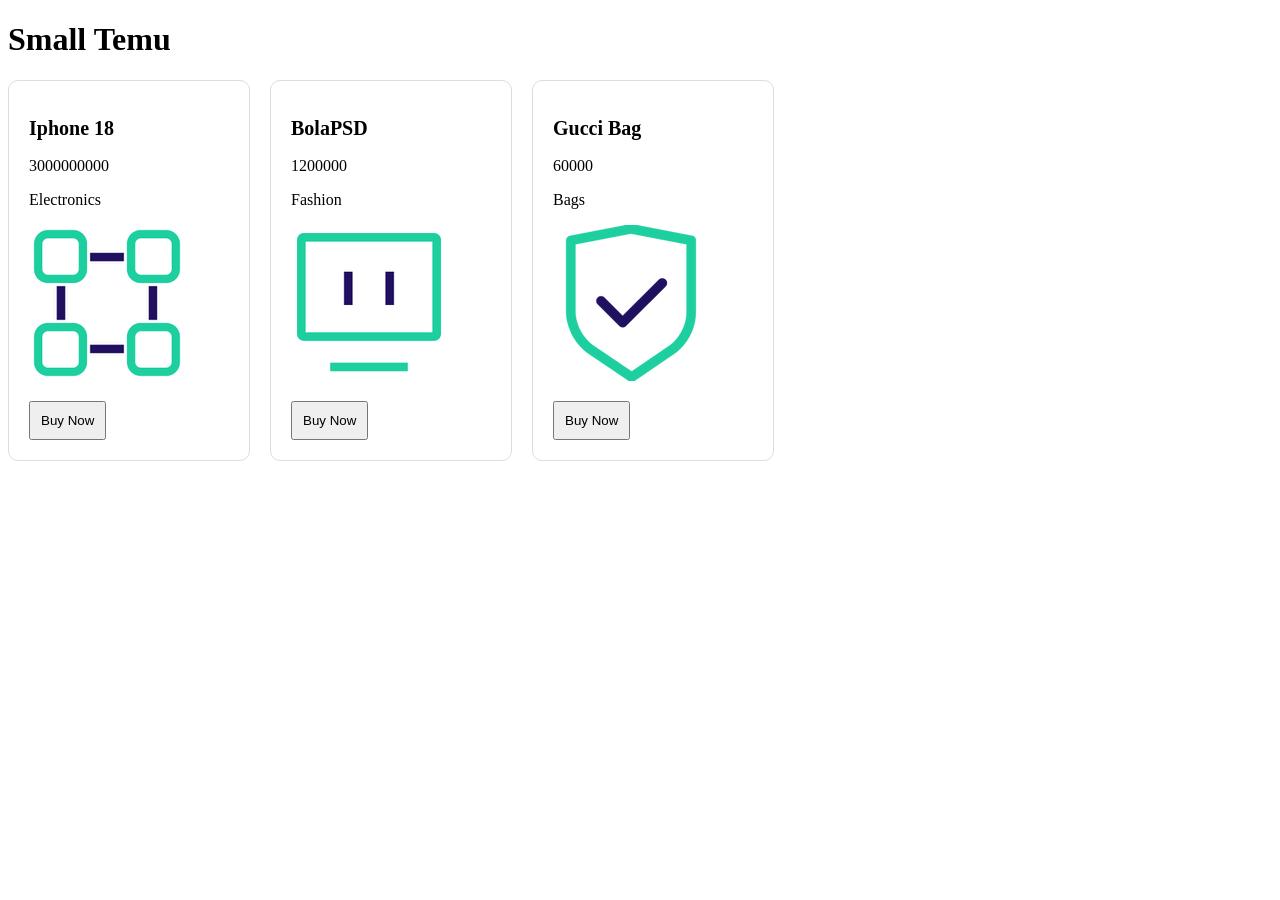
==== Septmeber/MINI JUMIA/index.html @ eef66190 "It's been a while since i pushed my work, my IT is over" ====
<!DOCTYPE html>
<html lang="en">
<head>
    <meta charset="UTF-8">
    <meta name="viewport" content="width=device-width, initial-scale=1.0">
    <title>Document</title>
    <link rel="stylesheet" href="style.css">
</head>
<body>
    
    <h1>Small Temu</h1>

    <div id="product">
    </div>
    
    
    <script src="app.js"></script>
</body>
</html>
---- Septmeber/MINI JUMIA/style.css ----
#product {
    display: flex;
    gap: 20px;
}

.product-card {
    width: 200px;
    padding: 20px;
    border: 1px solid #ddd;
    border-radius: 10px;
}

.product-card h2 {
    font-size: 20px;
}

.product-card button {
    padding: 10px;
    cursor: pointer;
}
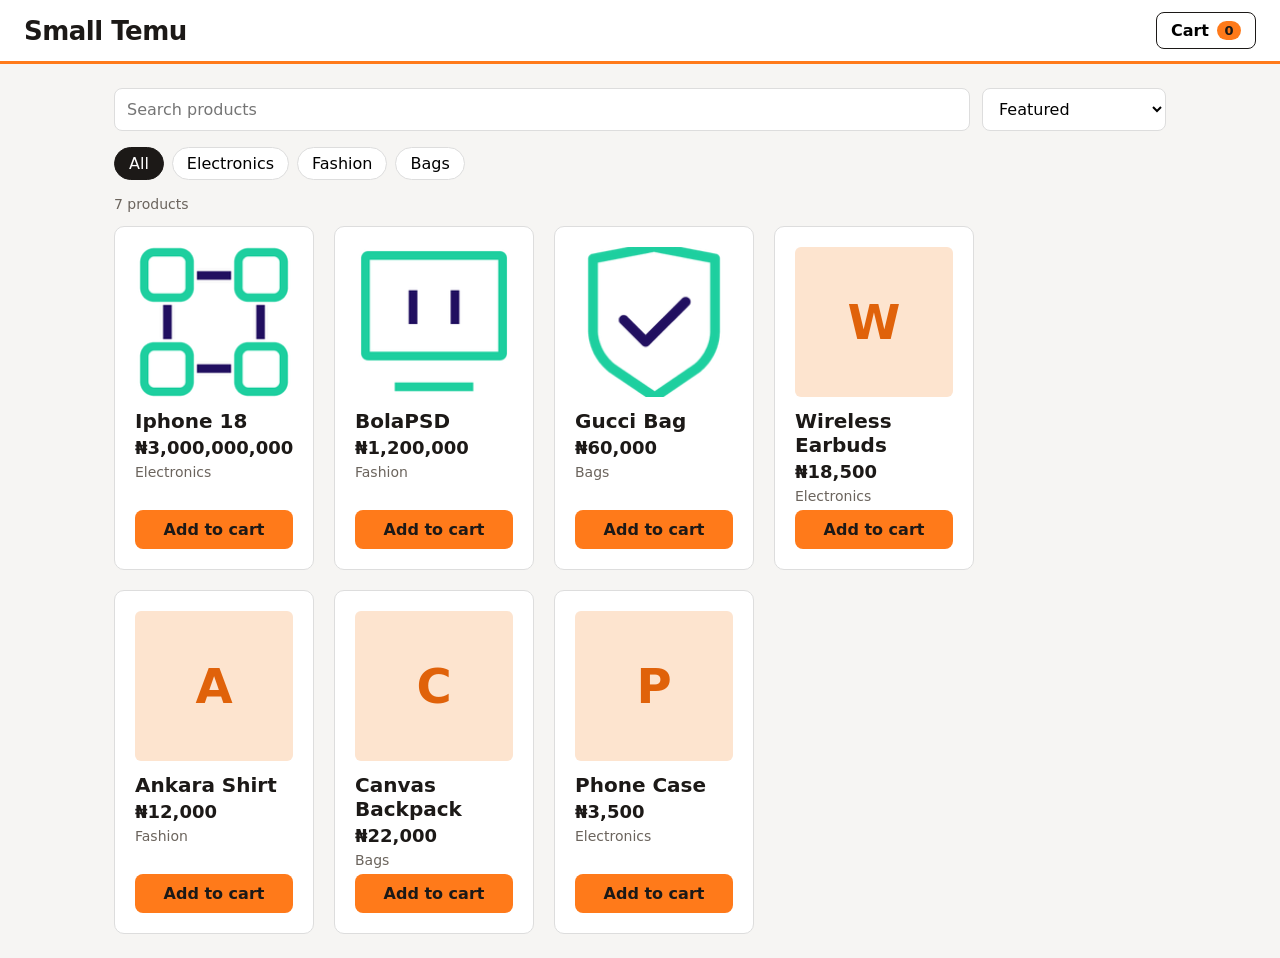
==== commit c0221e64: "Updated The MIni Jumia" ====
--- a/Septmeber/MINI JUMIA/index.html
+++ b/Septmeber/MINI JUMIA/index.html
@@ -3,17 +3,54 @@
 <head>
     <meta charset="UTF-8">
     <meta name="viewport" content="width=device-width, initial-scale=1.0">
-    <title>Document</title>
+    <title>Small Temu</title>
     <link rel="stylesheet" href="style.css">
 </head>
 <body>
-    
-    <h1>Small Temu</h1>
 
-    <div id="product">
-    </div>
-    
-    
+    <header class="topbar">
+        <h1>Small Temu</h1>
+        <button id="cart-toggle" class="cart-toggle" aria-expanded="false" aria-controls="cart">
+            Cart <span id="cart-count" class="badge">0</span>
+        </button>
+    </header>
+
+    <main>
+        <section class="controls">
+            <input type="search" id="search" placeholder="Search products" aria-label="Search products">
+            <select id="sort" aria-label="Sort products">
+                <option value="default">Featured</option>
+                <option value="low">Price: low to high</option>
+                <option value="high">Price: high to low</option>
+                <option value="name">Name: A to Z</option>
+            </select>
+        </section>
+
+        <div id="categories" class="categories" role="group" aria-label="Filter by category"></div>
+
+        <p id="result-count" class="muted" aria-live="polite"></p>
+
+        <div id="product">
+        </div>
+    </main>
+
+    <div id="overlay" class="overlay"></div>
+
+    <aside id="cart" class="cart" aria-label="Shopping cart">
+        <div class="cart-head">
+            <h2>Your cart</h2>
+            <button id="cart-close" class="icon-btn" aria-label="Close cart">&times;</button>
+        </div>
+
+        <div id="cart-items" class="cart-items"></div>
+
+        <div class="cart-foot">
+            <p class="cart-total"><span>Total</span> <strong id="cart-total">₦0</strong></p>
+            <button id="checkout" class="primary">Place order</button>
+            <button id="clear-cart" class="link-btn">Clear cart</button>
+        </div>
+    </aside>
+
     <script src="app.js"></script>
 </body>
 </html>
--- a/Septmeber/MINI JUMIA/style.css
+++ b/Septmeber/MINI JUMIA/style.css
@@ -1,20 +1,385 @@
+:root {
+    --accent: #ff7a1a;
+    --accent-dark: #e0620a;
+    --ink: #1c1917;
+    --muted: #6b645d;
+    --line: #ddd;
+    --page: #f6f5f3;
+    --card: #fff;
+}
+
+* {
+    box-sizing: border-box;
+}
+
+body {
+    margin: 0;
+    font-family: system-ui, -apple-system, "Segoe UI", Roboto, sans-serif;
+    color: var(--ink);
+    background: var(--page);
+}
+
+button,
+input,
+select {
+    font: inherit;
+}
+
+button {
+    cursor: pointer;
+}
+
+:focus-visible {
+    outline: 3px solid var(--ink);
+    outline-offset: 2px;
+}
+
+.muted {
+    color: var(--muted);
+    font-size: 14px;
+}
+
+/* ---------- Header ---------- */
+
+.topbar {
+    position: sticky;
+    top: 0;
+    z-index: 10;
+    display: flex;
+    justify-content: space-between;
+    align-items: center;
+    padding: 12px 24px;
+    background: var(--card);
+    border-bottom: 3px solid var(--accent);
+}
+
+.topbar h1 {
+    margin: 0;
+    font-size: 26px;
+    letter-spacing: -0.5px;
+}
+
+.cart-toggle {
+    display: flex;
+    align-items: center;
+    gap: 8px;
+    padding: 8px 14px;
+    border: 1px solid var(--ink);
+    border-radius: 8px;
+    background: var(--card);
+    font-weight: 600;
+}
+
+.badge {
+    min-width: 24px;
+    padding: 2px 7px;
+    border-radius: 999px;
+    background: var(--accent);
+    color: var(--ink);
+    font-size: 13px;
+    font-weight: 700;
+    text-align: center;
+}
+
+/* ---------- Search, sort, categories ---------- */
+
+main {
+    max-width: 1100px;
+    margin: 0 auto;
+    padding: 24px;
+}
+
+.controls {
+    display: flex;
+    gap: 12px;
+    flex-wrap: wrap;
+    margin-bottom: 16px;
+}
+
+.controls input,
+.controls select {
+    padding: 10px 12px;
+    border: 1px solid var(--line);
+    border-radius: 8px;
+    background: var(--card);
+}
+
+.controls input {
+    flex: 1 1 240px;
+}
+
+.categories {
+    display: flex;
+    flex-wrap: wrap;
+    gap: 8px;
+    margin-bottom: 16px;
+}
+
+.chip {
+    padding: 6px 14px;
+    border: 1px solid var(--line);
+    border-radius: 999px;
+    background: var(--card);
+}
+
+.chip[aria-pressed="true"] {
+    background: var(--ink);
+    border-color: var(--ink);
+    color: #fff;
+}
+
+/* ---------- Products ---------- */
+
 #product {
     display: flex;
+    flex-wrap: wrap;
     gap: 20px;
 }
 
 .product-card {
+    display: flex;
+    flex-direction: column;
     width: 200px;
     padding: 20px;
     border: 1px solid #ddd;
     border-radius: 10px;
+    background: var(--card);
+}
+
+.product-card img,
+.img-placeholder {
+    width: 100%;
+    height: 150px;
+    border-radius: 6px;
+}
+
+.product-card img {
+    object-fit: cover;
+}
+
+.img-placeholder {
+    display: grid;
+    place-items: center;
+    background: #fde4cf;
+    color: var(--accent-dark);
+    font-size: 48px;
+    font-weight: 800;
 }
 
 .product-card h2 {
+    margin: 12px 0 4px;
     font-size: 20px;
 }
 
+.product-card p {
+    margin: 0 0 6px;
+}
+
+.product-card .category {
+    color: var(--muted);
+    font-size: 14px;
+}
+
+.product-card .price {
+    font-size: 18px;
+    font-weight: 700;
+}
+
 .product-card button {
+    margin-top: auto;
     padding: 10px;
-    cursor: pointer;
+    border: 0;
+    border-radius: 8px;
+    background: var(--accent);
+    color: var(--ink);
+    font-weight: 700;
+}
+
+.product-card button:hover:not(:disabled) {
+    background: var(--accent-dark);
+}
+
+.product-card button:disabled {
+    opacity: 0.7;
+    cursor: default;
+}
+
+.empty {
+    margin: 24px 0;
+    color: var(--muted);
+}
+
+/* ---------- Cart drawer ---------- */
+
+.overlay {
+    position: fixed;
+    inset: 0;
+    z-index: 20;
+    background: rgba(0, 0, 0, 0.4);
+    opacity: 0;
+    pointer-events: none;
+    transition: opacity 0.25s;
+}
+
+.overlay.show {
+    opacity: 1;
+    pointer-events: auto;
+}
+
+.cart {
+    position: fixed;
+    top: 0;
+    right: 0;
+    z-index: 30;
+    display: flex;
+    flex-direction: column;
+    width: min(380px, 100%);
+    height: 100%;
+    background: var(--card);
+    box-shadow: -4px 0 20px rgba(0, 0, 0, 0.15);
+    transform: translateX(100%);
+    visibility: hidden;
+    transition: transform 0.25s ease, visibility 0.25s;
+}
+
+.cart.open {
+    transform: none;
+    visibility: visible;
+}
+
+.cart-head {
+    display: flex;
+    justify-content: space-between;
+    align-items: center;
+    padding: 16px 20px;
+    border-bottom: 1px solid var(--line);
+}
+
+.cart-head h2 {
+    margin: 0;
+    font-size: 20px;
+}
+
+.icon-btn {
+    width: 36px;
+    height: 36px;
+    border: 0;
+    border-radius: 8px;
+    background: transparent;
+    font-size: 28px;
+    line-height: 1;
+}
+
+.cart-items {
+    flex: 1;
+    overflow-y: auto;
+    padding: 4px 20px;
+}
+
+.cart-row {
+    display: grid;
+    grid-template-columns: 1fr auto;
+    gap: 6px 12px;
+    align-items: center;
+    padding: 14px 0;
+    border-bottom: 1px solid var(--line);
+}
+
+.cart-row .muted {
+    margin-top: 2px;
+}
+
+.qty {
+    display: flex;
+    align-items: center;
+    gap: 10px;
+}
+
+.qty button {
+    width: 30px;
+    height: 30px;
+    border: 1px solid var(--line);
+    border-radius: 6px;
+    background: var(--card);
+    font-size: 18px;
+    line-height: 1;
+}
+
+.cart-row .link-btn {
+    justify-self: end;
+}
+
+.cart-foot {
+    display: flex;
+    flex-direction: column;
+    gap: 10px;
+    padding: 16px 20px;
+    border-top: 1px solid var(--line);
+}
+
+.cart-total {
+    display: flex;
+    justify-content: space-between;
+    margin: 0;
+    font-size: 18px;
+}
+
+.primary {
+    padding: 12px;
+    border: 0;
+    border-radius: 8px;
+    background: var(--accent);
+    color: var(--ink);
+    font-weight: 700;
+}
+
+.primary:hover:not(:disabled) {
+    background: var(--accent-dark);
+}
+
+.primary:disabled {
+    opacity: 0.5;
+    cursor: default;
+}
+
+.link-btn {
+    border: 0;
+    background: none;
+    color: var(--muted);
+    font-size: 14px;
+    text-decoration: underline;
+}
+
+.link-btn:disabled {
+    opacity: 0.5;
+    cursor: default;
+}
+
+/* ---------- Small screens & motion ---------- */
+
+@media (max-width: 480px) {
+    main {
+        padding: 16px;
+    }
+
+    .topbar {
+        padding: 12px 16px;
+    }
+
+    .product-card {
+        width: calc(50% - 10px);
+        padding: 14px;
+    }
+
+    .product-card img,
+    .img-placeholder {
+        height: 110px;
+    }
+}
+
+@media (prefers-reduced-motion: reduce) {
+    .cart,
+    .overlay {
+        transition: none;
+    }
 }
